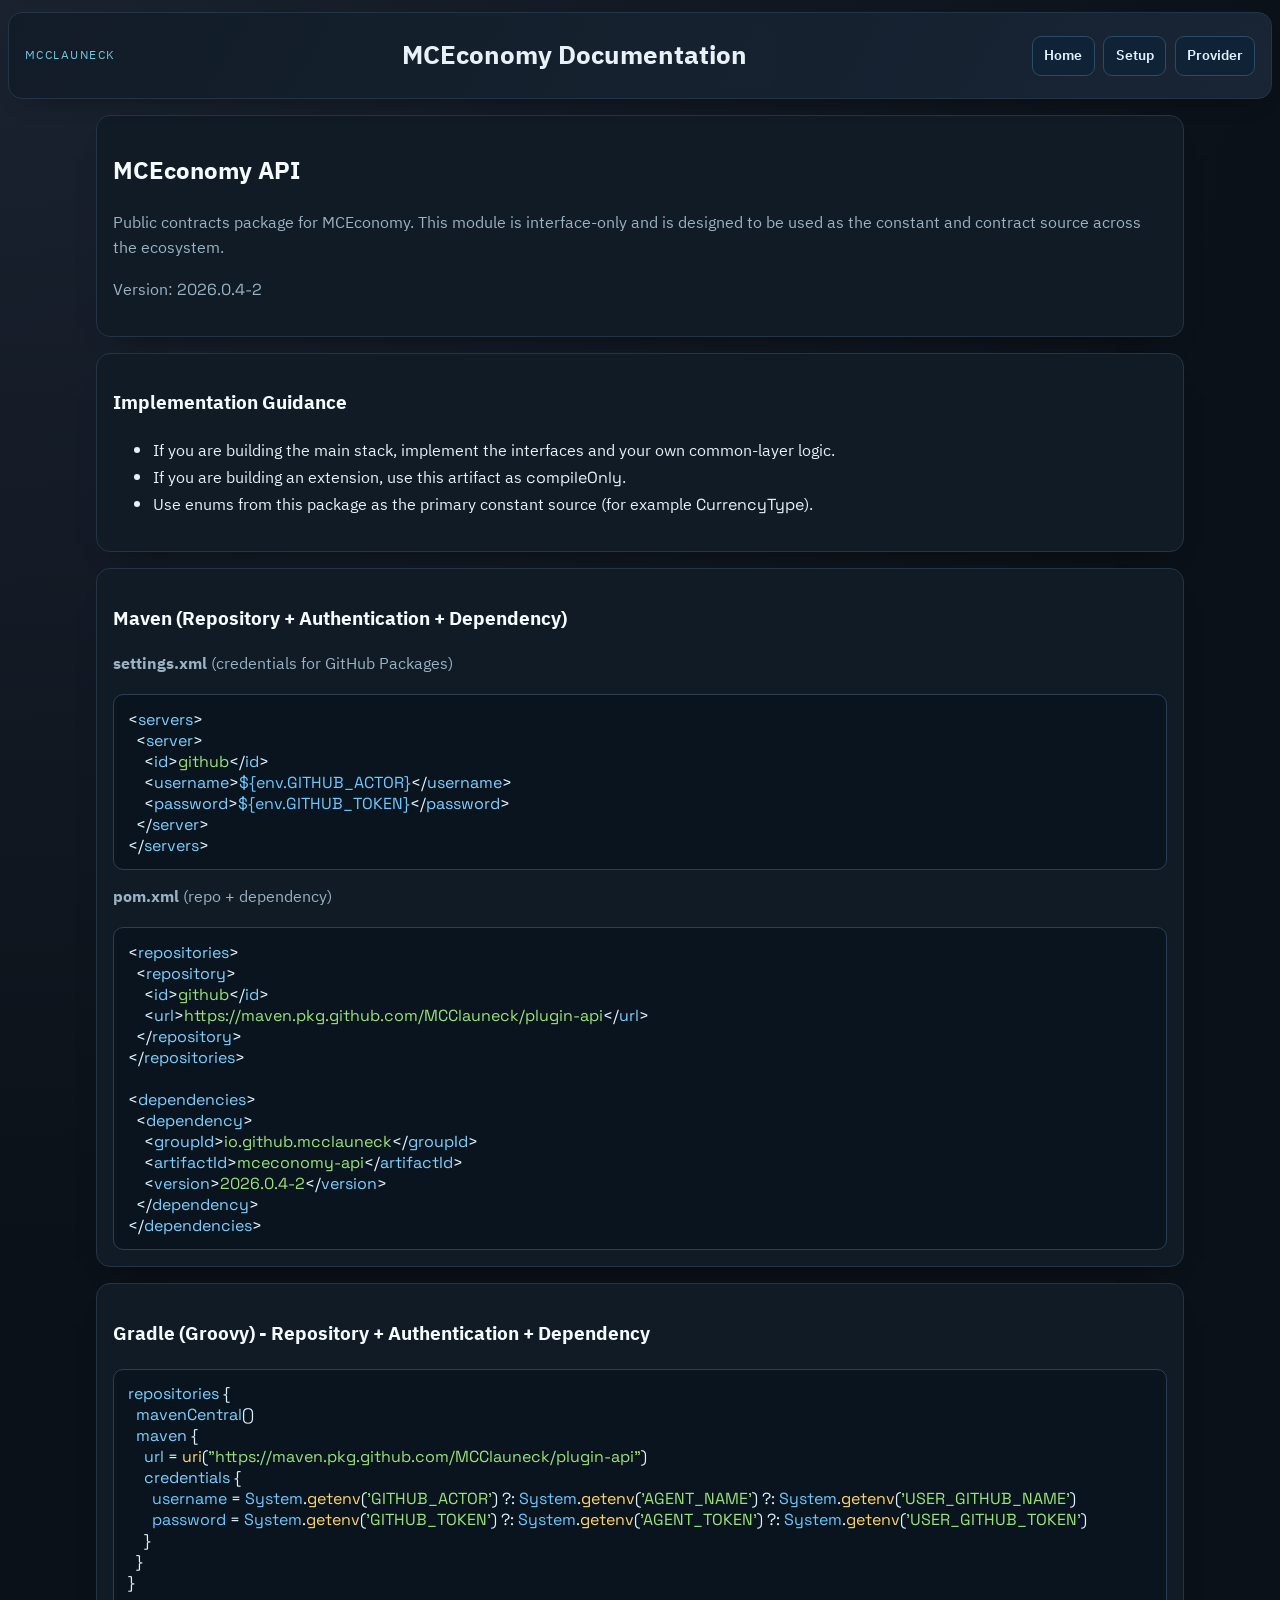
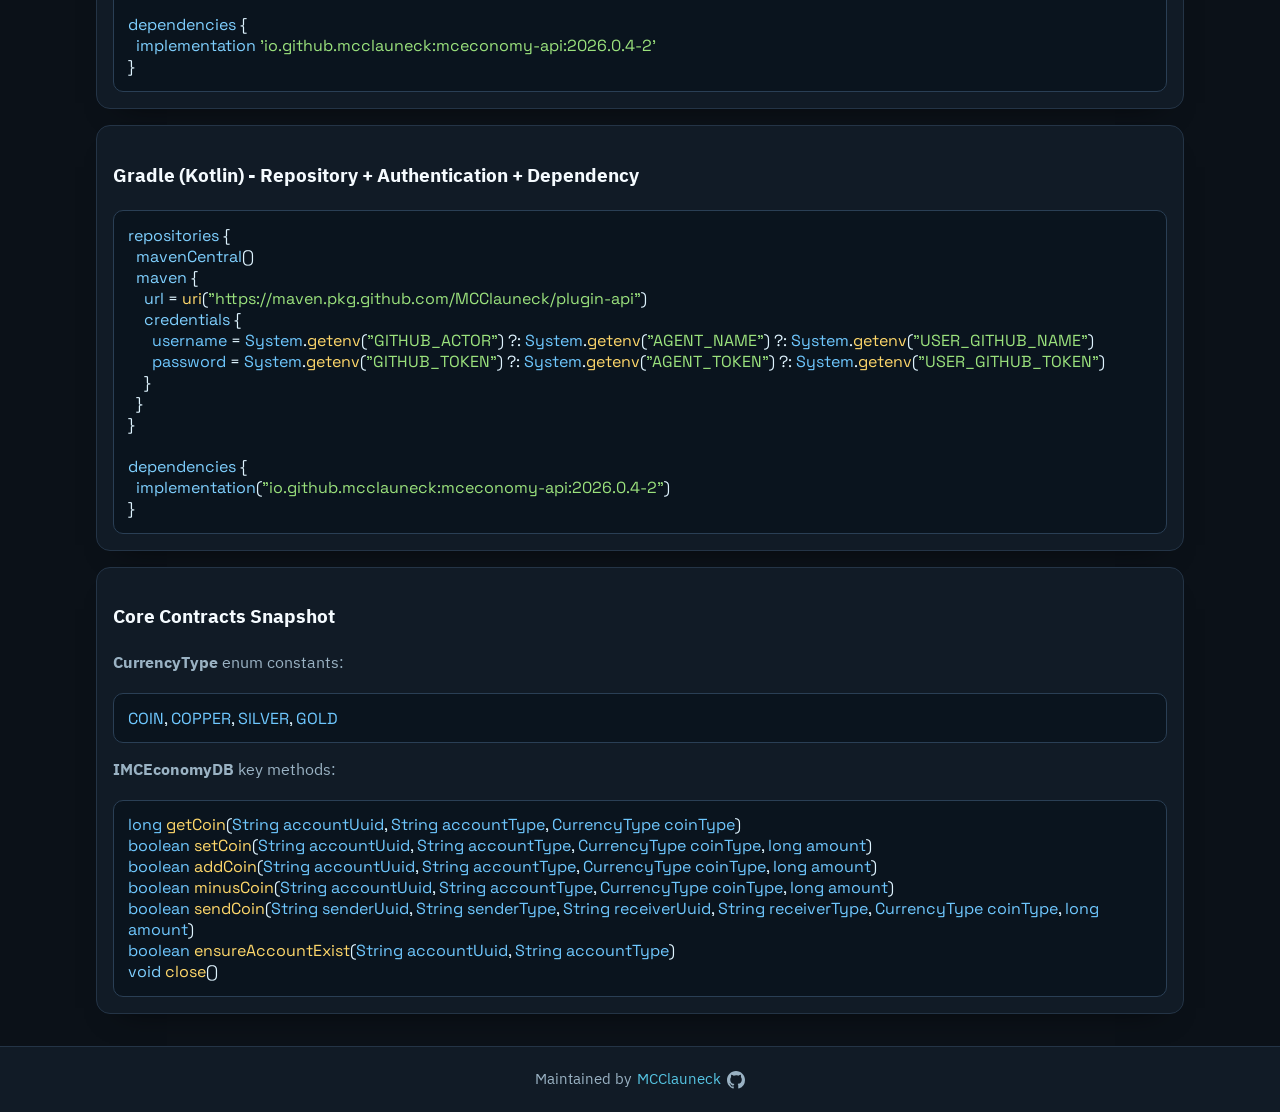
==== docs/api/index.html @ cd7c93a6 "docs: add api and papermc docs pages" ====
<!DOCTYPE html>
<html lang="en">
<head>
  <meta charset="UTF-8" />
  <meta name="viewport" content="width=device-width, initial-scale=1.0" />
  <title>MCEconomy API Docs</title>
  <link rel="stylesheet" href="../css/shared/main.css" />
  <link rel="stylesheet" href="../css/partial/header.css" />
  <link rel="stylesheet" href="../css/partial/footer.css" />
</head>
<body>
  <div id="site-header"></div>

  <main>
    <section class="card">
      <h2>MCEconomy API</h2>
      <p>
        Public contracts package for MCEconomy. This module is interface-only and
        is designed to be used as the constant and contract source across the
        ecosystem.
      </p>
      <p>Version: <code>2026.0.4-2</code></p>
    </section>

    <section class="card">
      <h3>Implementation Guidance</h3>
      <ul>
        <li>If you are building the main stack, implement the interfaces and your own common-layer logic.</li>
        <li>If you are building an extension, use this artifact as <code>compileOnly</code>.</li>
        <li>Use enums from this package as the primary constant source (for example <code>CurrencyType</code>).</li>
      </ul>
    </section>

    <section class="card">
      <h3>Maven (Repository + Authentication + Dependency)</h3>
      <p><strong>settings.xml</strong> (credentials for GitHub Packages)</p>
      <pre><code>&lt;servers&gt;
  &lt;server&gt;
    &lt;id&gt;github&lt;/id&gt;
    &lt;username&gt;${env.GITHUB_ACTOR}&lt;/username&gt;
    &lt;password&gt;${env.GITHUB_TOKEN}&lt;/password&gt;
  &lt;/server&gt;
&lt;/servers&gt;</code></pre>

      <p><strong>pom.xml</strong> (repo + dependency)</p>
      <pre><code>&lt;repositories&gt;
  &lt;repository&gt;
    &lt;id&gt;github&lt;/id&gt;
    &lt;url&gt;https://maven.pkg.github.com/MCClauneck/plugin-api&lt;/url&gt;
  &lt;/repository&gt;
&lt;/repositories&gt;

&lt;dependencies&gt;
  &lt;dependency&gt;
    &lt;groupId&gt;io.github.mcclauneck&lt;/groupId&gt;
    &lt;artifactId&gt;mceconomy-api&lt;/artifactId&gt;
    &lt;version&gt;2026.0.4-2&lt;/version&gt;
  &lt;/dependency&gt;
&lt;/dependencies&gt;</code></pre>
    </section>

    <section class="card">
      <h3>Gradle (Groovy) - Repository + Authentication + Dependency</h3>
      <pre><code>repositories {
  mavenCentral()
  maven {
    url = uri("https://maven.pkg.github.com/MCClauneck/plugin-api")
    credentials {
      username = System.getenv('GITHUB_ACTOR') ?: System.getenv('AGENT_NAME') ?: System.getenv('USER_GITHUB_NAME')
      password = System.getenv('GITHUB_TOKEN') ?: System.getenv('AGENT_TOKEN') ?: System.getenv('USER_GITHUB_TOKEN')
    }
  }
}

dependencies {
  implementation 'io.github.mcclauneck:mceconomy-api:2026.0.4-2'
}</code></pre>
    </section>

    <section class="card">
      <h3>Gradle (Kotlin) - Repository + Authentication + Dependency</h3>
      <pre><code>repositories {
  mavenCentral()
  maven {
    url = uri("https://maven.pkg.github.com/MCClauneck/plugin-api")
    credentials {
      username = System.getenv("GITHUB_ACTOR") ?: System.getenv("AGENT_NAME") ?: System.getenv("USER_GITHUB_NAME")
      password = System.getenv("GITHUB_TOKEN") ?: System.getenv("AGENT_TOKEN") ?: System.getenv("USER_GITHUB_TOKEN")
    }
  }
}

dependencies {
  implementation("io.github.mcclauneck:mceconomy-api:2026.0.4-2")
}</code></pre>
    </section>

    <section class="card">
      <h3>Core Contracts Snapshot</h3>
      <p><strong>CurrencyType</strong> enum constants:</p>
      <pre><code>COIN, COPPER, SILVER, GOLD</code></pre>

      <p><strong>IMCEconomyDB</strong> key methods:</p>
      <pre><code>long getCoin(String accountUuid, String accountType, CurrencyType coinType)
boolean setCoin(String accountUuid, String accountType, CurrencyType coinType, long amount)
boolean addCoin(String accountUuid, String accountType, CurrencyType coinType, long amount)
boolean minusCoin(String accountUuid, String accountType, CurrencyType coinType, long amount)
boolean sendCoin(String senderUuid, String senderType, String receiverUuid, String receiverType, CurrencyType coinType, long amount)
boolean ensureAccountExist(String accountUuid, String accountType)
void close()</code></pre>
    </section>
  </main>

  <div id="site-footer"></div>

  <script>
    const loadPartial = async (id, path) => {
      const host = document.getElementById(id);
      if (!host) return;
      const res = await fetch(path);
      host.innerHTML = await res.text();
    };

    loadPartial("site-header", "../partial/header.html");
    loadPartial("site-footer", "../partial/footer.html");
  </script>
  <script src="../js/highlight.js"></script>
</body>
</html>
---- docs/css/shared/main.css ----
@import url("https://fonts.googleapis.com/css2?family=Space+Grotesk:wght@400;600;700&family=IBM+Plex+Sans+Thai:wght@400;600&display=swap");

:root {
  --bg: #0b1118;
  --surface: #111b26;
  --surface-soft: #162231;
  --text: #e8f1f7;
  --muted: #9ab2c3;
  --line: #243446;
  --primary: #32b1d6;
  --accent: #ff9f5a;
}

* {
  box-sizing: border-box;
}

* {
  scrollbar-width: thin;
  scrollbar-color: #3a5874 #0f1a26;
}

body {
  margin: 0;
  font-family: "IBM Plex Sans Thai", "Space Grotesk", sans-serif;
  background: radial-gradient(circle at 0% 0%, #1a2230 0, #0b1118 42%, #0b1118 100%);
  color: var(--text);
  min-height: 100vh;
  display: flex;
  flex-direction: column;
}

main {
  max-width: 1120px;
  margin: 0 auto;
  padding: 1rem;
  width: 100%;
  flex: 1;
}

.card {
  background: var(--surface);
  border: 1px solid var(--line);
  border-radius: 14px;
  padding: 1rem;
  margin-bottom: 1rem;
  box-shadow: 0 18px 30px -24px rgba(0, 0, 0, 0.7);
}

.grid {
  display: grid;
  grid-template-columns: repeat(auto-fit, minmax(220px, 1fr));
  gap: 0.8rem;
}

a.button {
  display: inline-block;
  padding: 0.65rem 0.9rem;
  border-radius: 10px;
  text-decoration: none;
  font-weight: 600;
  color: #041017;
  background: linear-gradient(120deg, var(--primary), #56c4e2);
}

a.button.alt {
  color: #251102;
  background: linear-gradient(120deg, var(--accent), #ffbf82);
}

pre {
  margin: 0;
  padding: 0.85rem;
  overflow-y: auto;
  overflow-x: hidden;
  max-width: 100%;
  border-radius: 10px;
  border: 1px solid #2a3f55;
  background: #0a141e;
  color: #dff4ff;
}

code {
  display: inline;
  min-width: 0;
  white-space: pre-wrap;
  overflow-wrap: anywhere;
  font-family: "Space Grotesk", monospace;
}

pre code {
  display: block;
}

/* simple syntax colors */
.token-keyword { color: #7fd0ff; }
.token-type { color: #f7c46c; }
.token-string { color: #9be27d; }
.token-number { color: #ff9f5a; }
.token-comment { color: #7b8ca3; font-style: italic; }
.token-variable { color: #6fc8ff; }
.token-function { color: #ffd86b; }

pre::-webkit-scrollbar,
code::-webkit-scrollbar,
body::-webkit-scrollbar {
  height: 10px;
  width: 10px;
}

pre::-webkit-scrollbar-track,
code::-webkit-scrollbar-track,
body::-webkit-scrollbar-track {
  background: #0f1a26;
}

pre::-webkit-scrollbar-thumb,
code::-webkit-scrollbar-thumb,
body::-webkit-scrollbar-thumb {
  background: linear-gradient(180deg, #3d9fbe, #2f6f9f);
  border-radius: 999px;
  border: 2px solid #0f1a26;
}

h2,
h3,
h4 {
  color: #f5fbff;
}

.nav-row {
  display: flex;
  flex-wrap: wrap;
  gap: 0.6rem;
  margin: 0.9rem 0 1rem;
}

p {
  line-height: 1.55;
  color: var(--muted);
}
---- docs/css/partial/header.css ----
.site-header-shell {
  position: sticky;
  top: 0.75rem;
  z-index: 40;
  width: min(1400px, calc(100% - 1rem));
  margin: 0.75rem auto 0;
  border: 1px solid #243446;
  border-radius: 14px;
  background: linear-gradient(120deg, rgba(18, 28, 40, 0.96), rgba(26, 38, 54, 0.96));
  backdrop-filter: blur(6px);
  box-shadow: 0 14px 28px -22px rgba(0, 0, 0, 0.7);
}

.site-header-inner {
  display: grid;
  grid-template-columns: auto 1fr auto;
  align-items: center;
  gap: 1rem;
  padding: 1rem 1rem 0.95rem;
}

.site-brand {
  justify-self: start;
}

.site-title-wrap {
  text-align: center;
  justify-self: center;
}

.site-kicker {
  margin: 0;
  font-size: 0.78rem;
  letter-spacing: 0.12em;
  text-transform: uppercase;
  color: #72c8e0;
}

.site-kicker a {
  color: inherit;
  text-decoration: none;
}

.site-kicker a:hover {
  text-decoration: underline;
}

.site-title {
  margin: 0.35rem 0;
  font-size: clamp(1.4rem, 2vw, 2rem);
  color: #e8f1f7;
}

.site-nav {
  display: flex;
  gap: 0.55rem;
  flex-wrap: wrap;
  justify-content: flex-end;
}

.site-nav a {
  text-decoration: none;
  font-weight: 600;
  font-size: 0.86rem;
  padding: 0.5rem 0.7rem;
  border-radius: 9px;
  border: 1px solid #2c4b64;
  color: #def2ff;
  background: #102336;
}

.site-nav a:hover {
  border-color: #56c4e2;
  background: #173445;
}

@media (max-width: 900px) {
  .site-header-shell {
    top: 0.5rem;
    width: calc(100% - 0.75rem);
    margin-top: 0.5rem;
  }

  .site-header-inner {
    grid-template-columns: 1fr;
    justify-items: flex-start;
  }

  .site-nav {
    width: 100%;
    justify-content: flex-start;
  }
}
---- docs/css/partial/footer.css ----
.site-footer-shell {
  border-top: 1px solid #243446;
  margin-top: auto;
  background: #111b26;
}

.site-footer-inner {
  max-width: 1120px;
  margin: 0 auto;
  padding: 1rem;
  color: #9ab2c3;
  font-size: 0.95rem;
  text-align: center;
}

.site-footer-inner p {
  margin: 0.3rem 0;
}

.footer-maintainer {
  display: inline-flex;
  align-items: center;
  gap: 0.35rem;
}

.footer-gh-icon svg {
  display: block;
}

.site-footer-inner a {
  color: #56c4e2;
  text-decoration: none;
}

.site-footer-inner a:hover {
  text-decoration: underline;
}
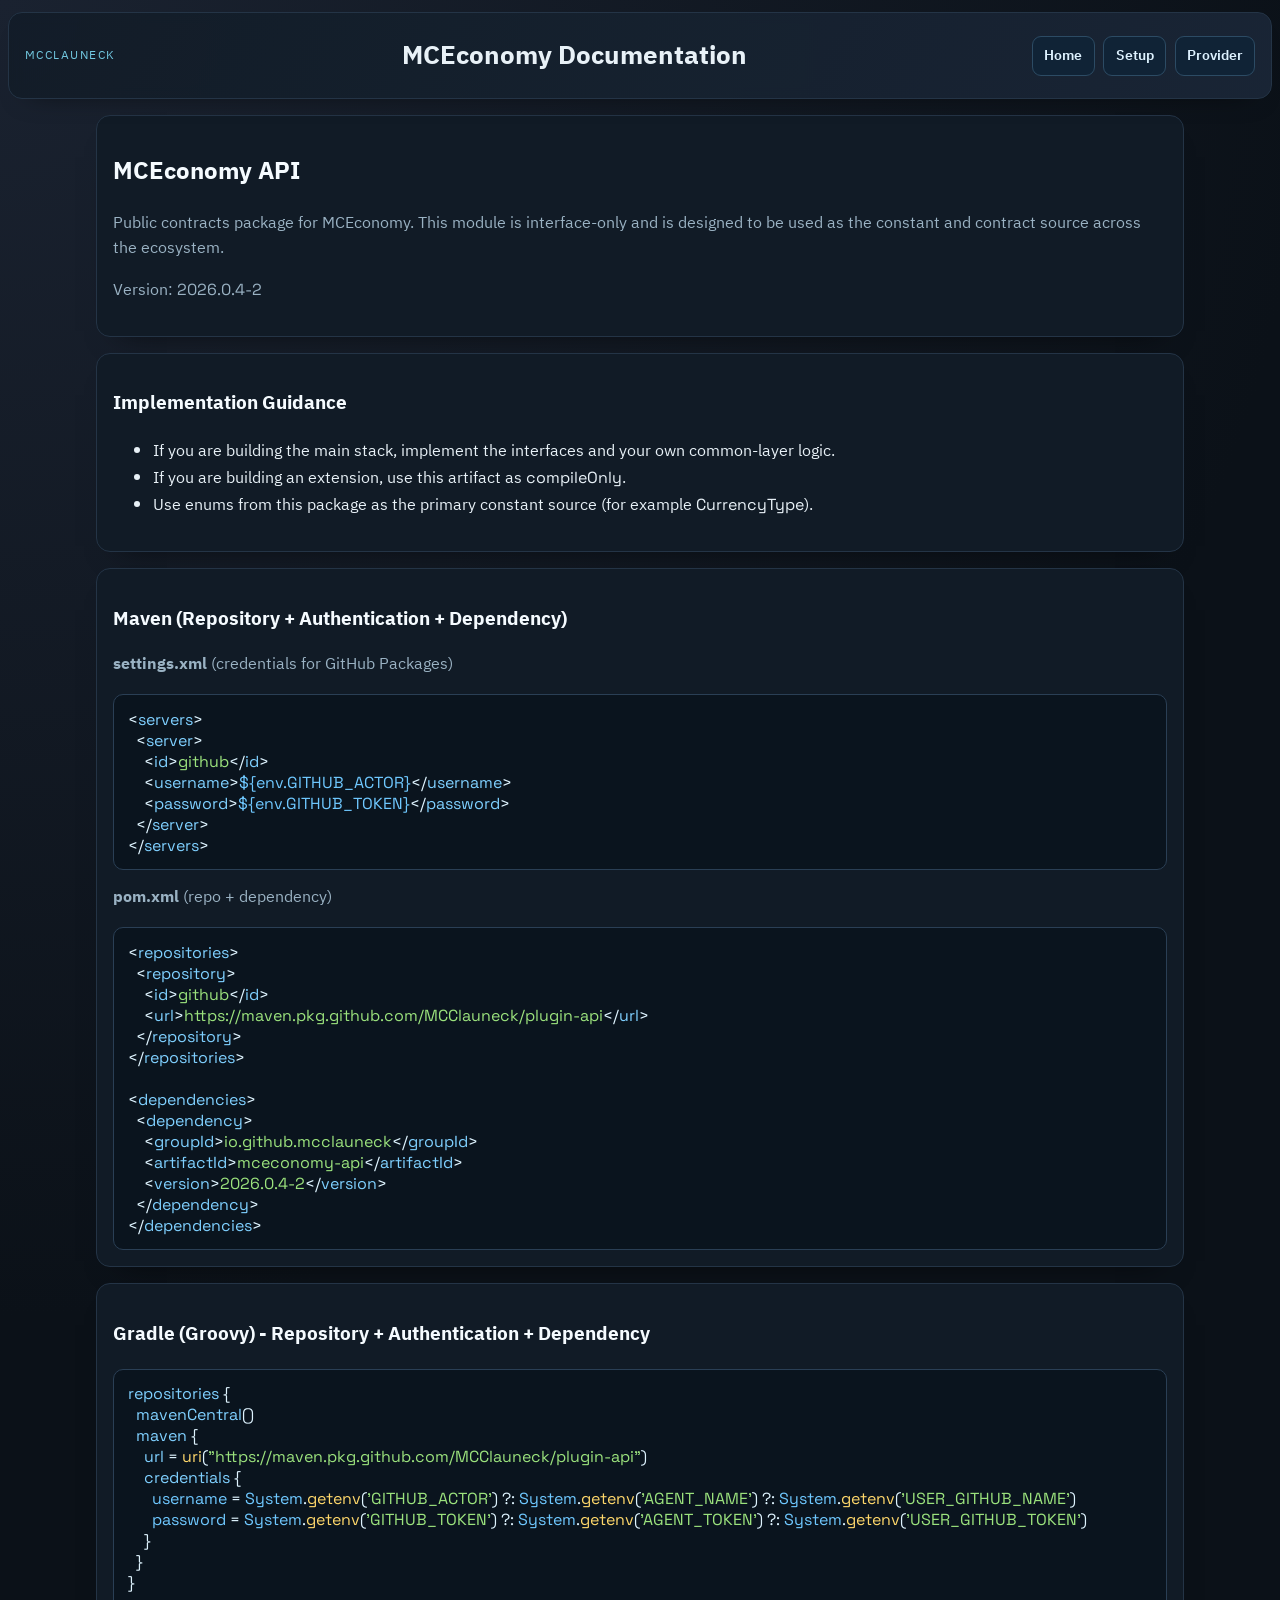
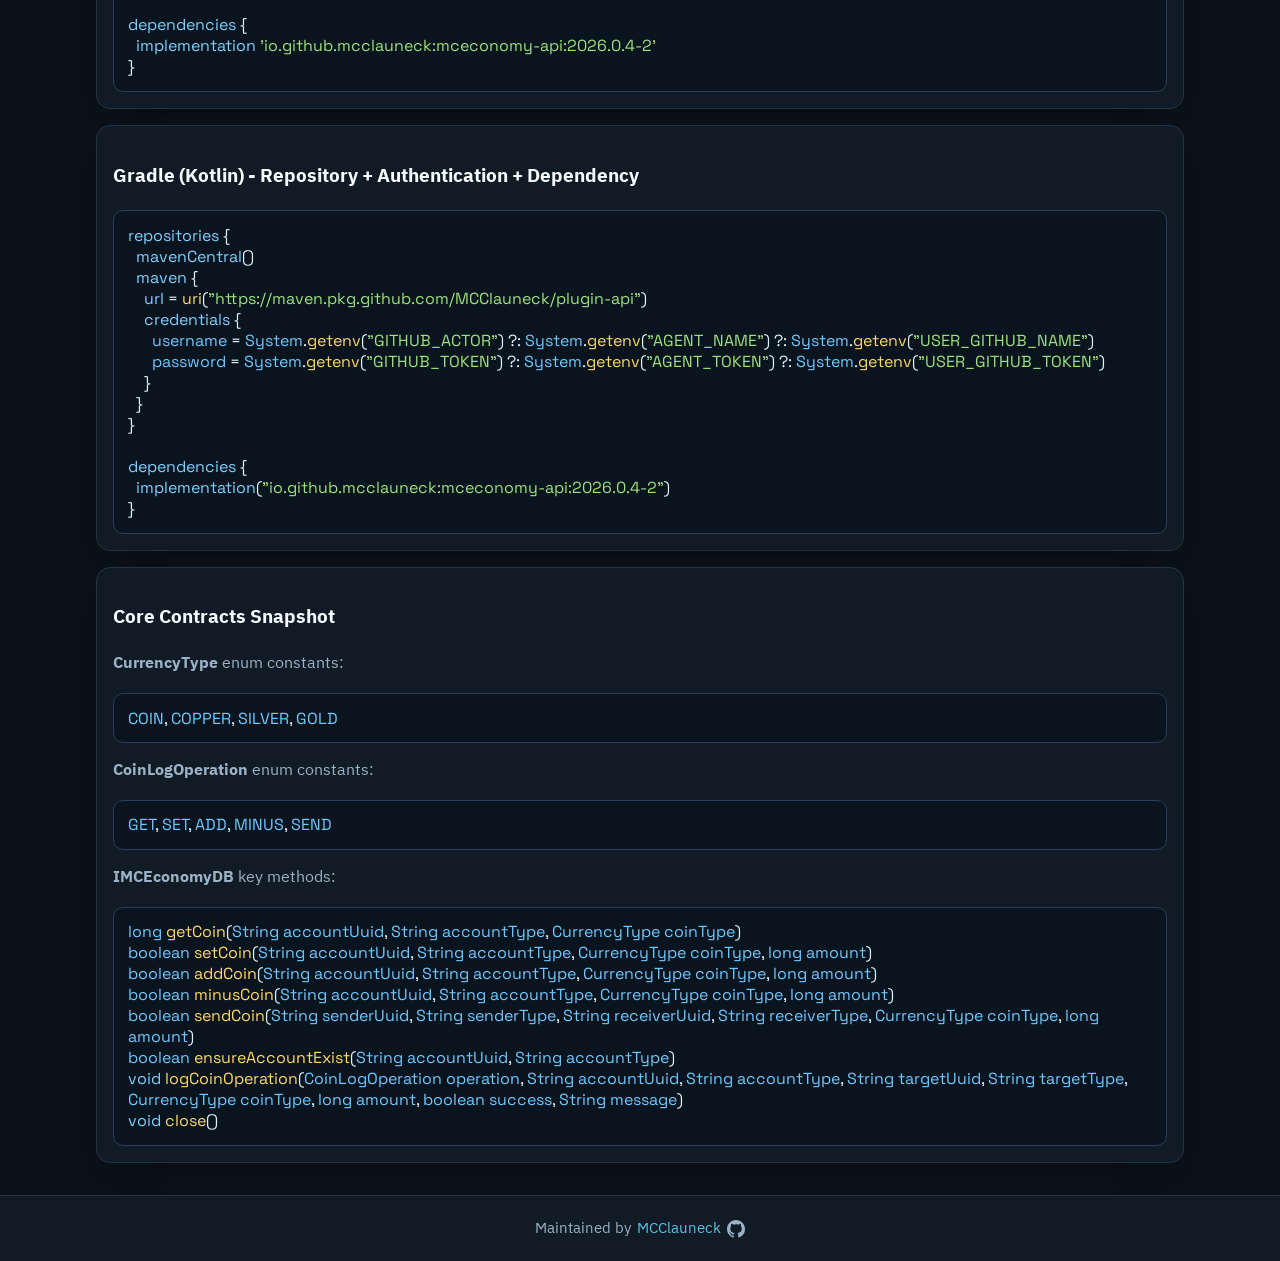
==== commit 9f33eecb: "docs: document operation log contracts and storage behavior - Added CoinLogOperation and logCoinOper" ====
--- a/docs/api/index.html
+++ b/docs/api/index.html
@@ -100,6 +100,9 @@
       <p><strong>CurrencyType</strong> enum constants:</p>
       <pre><code>COIN, COPPER, SILVER, GOLD</code></pre>
 
+      <p><strong>CoinLogOperation</strong> enum constants:</p>
+      <pre><code>GET, SET, ADD, MINUS, SEND</code></pre>
+
       <p><strong>IMCEconomyDB</strong> key methods:</p>
       <pre><code>long getCoin(String accountUuid, String accountType, CurrencyType coinType)
 boolean setCoin(String accountUuid, String accountType, CurrencyType coinType, long amount)
@@ -107,6 +110,7 @@
 boolean minusCoin(String accountUuid, String accountType, CurrencyType coinType, long amount)
 boolean sendCoin(String senderUuid, String senderType, String receiverUuid, String receiverType, CurrencyType coinType, long amount)
 boolean ensureAccountExist(String accountUuid, String accountType)
+void logCoinOperation(CoinLogOperation operation, String accountUuid, String accountType, String targetUuid, String targetType, CurrencyType coinType, long amount, boolean success, String message)
 void close()</code></pre>
     </section>
   </main>
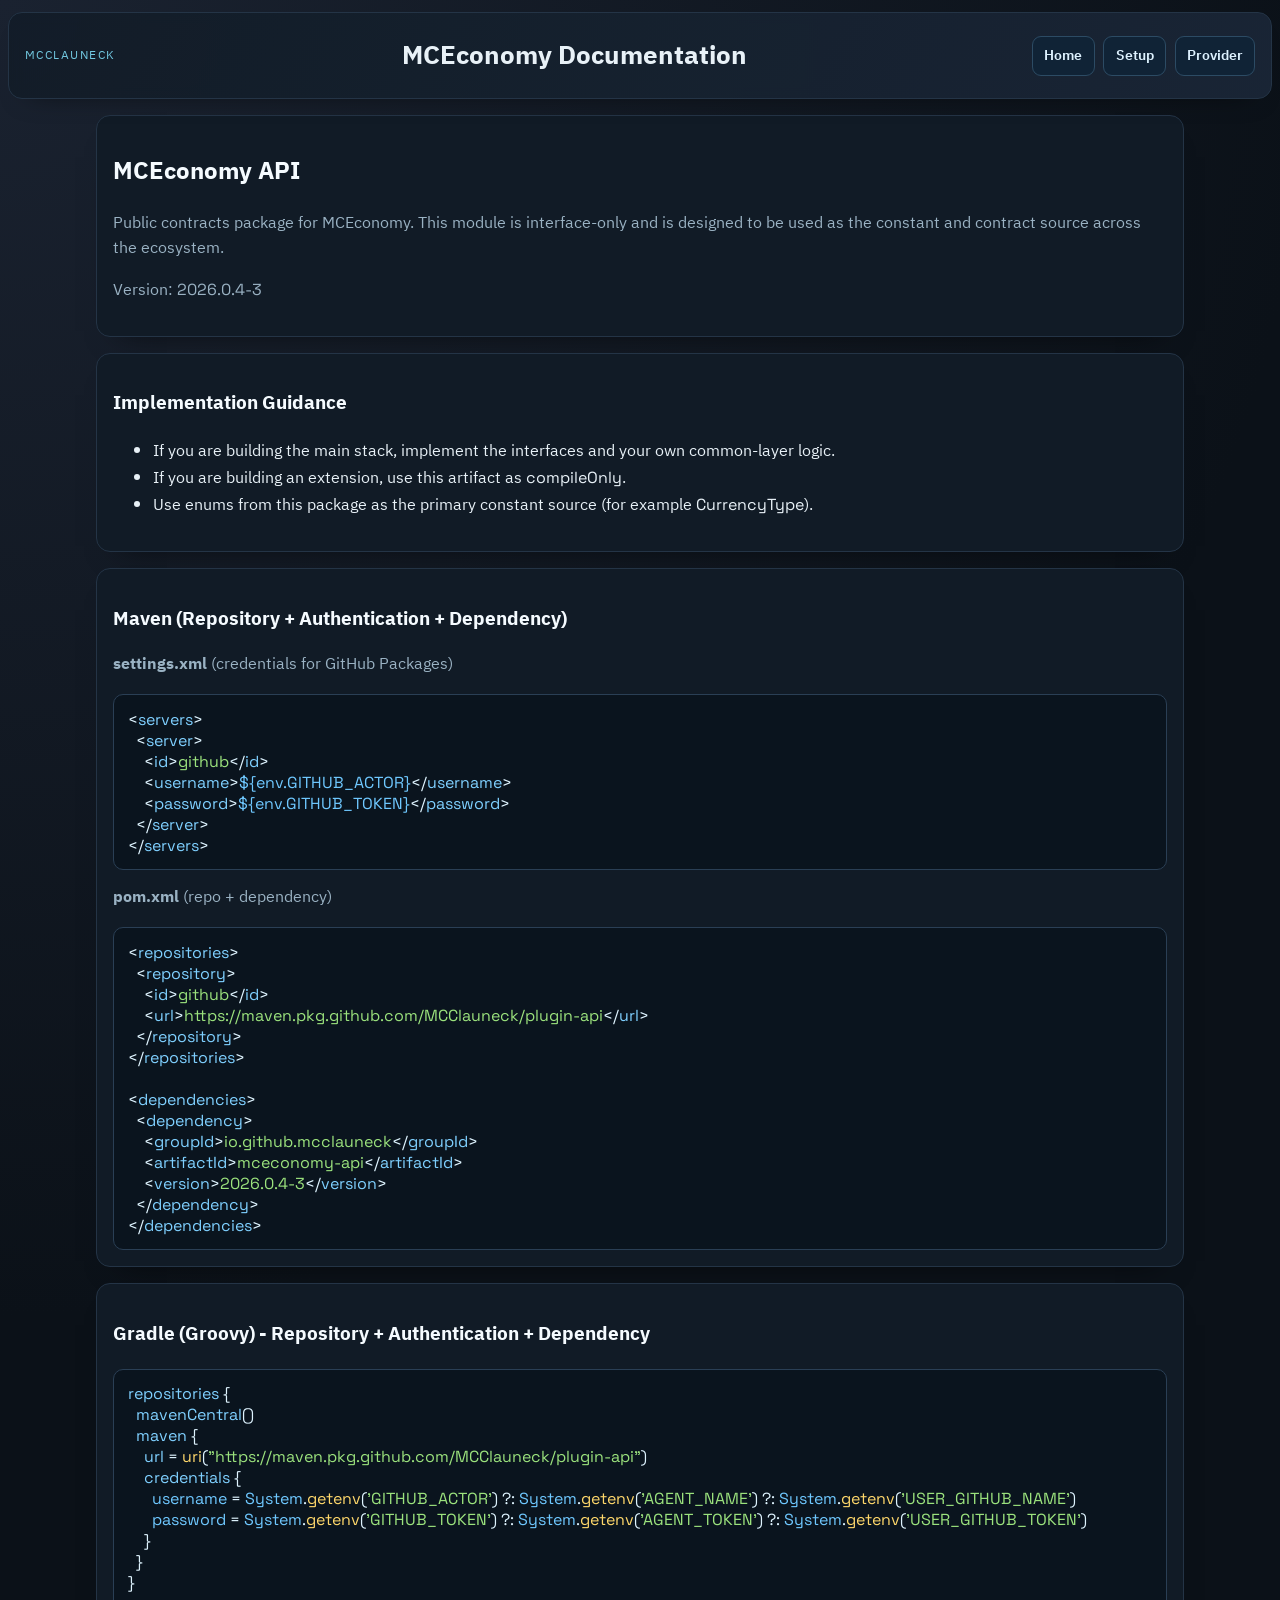
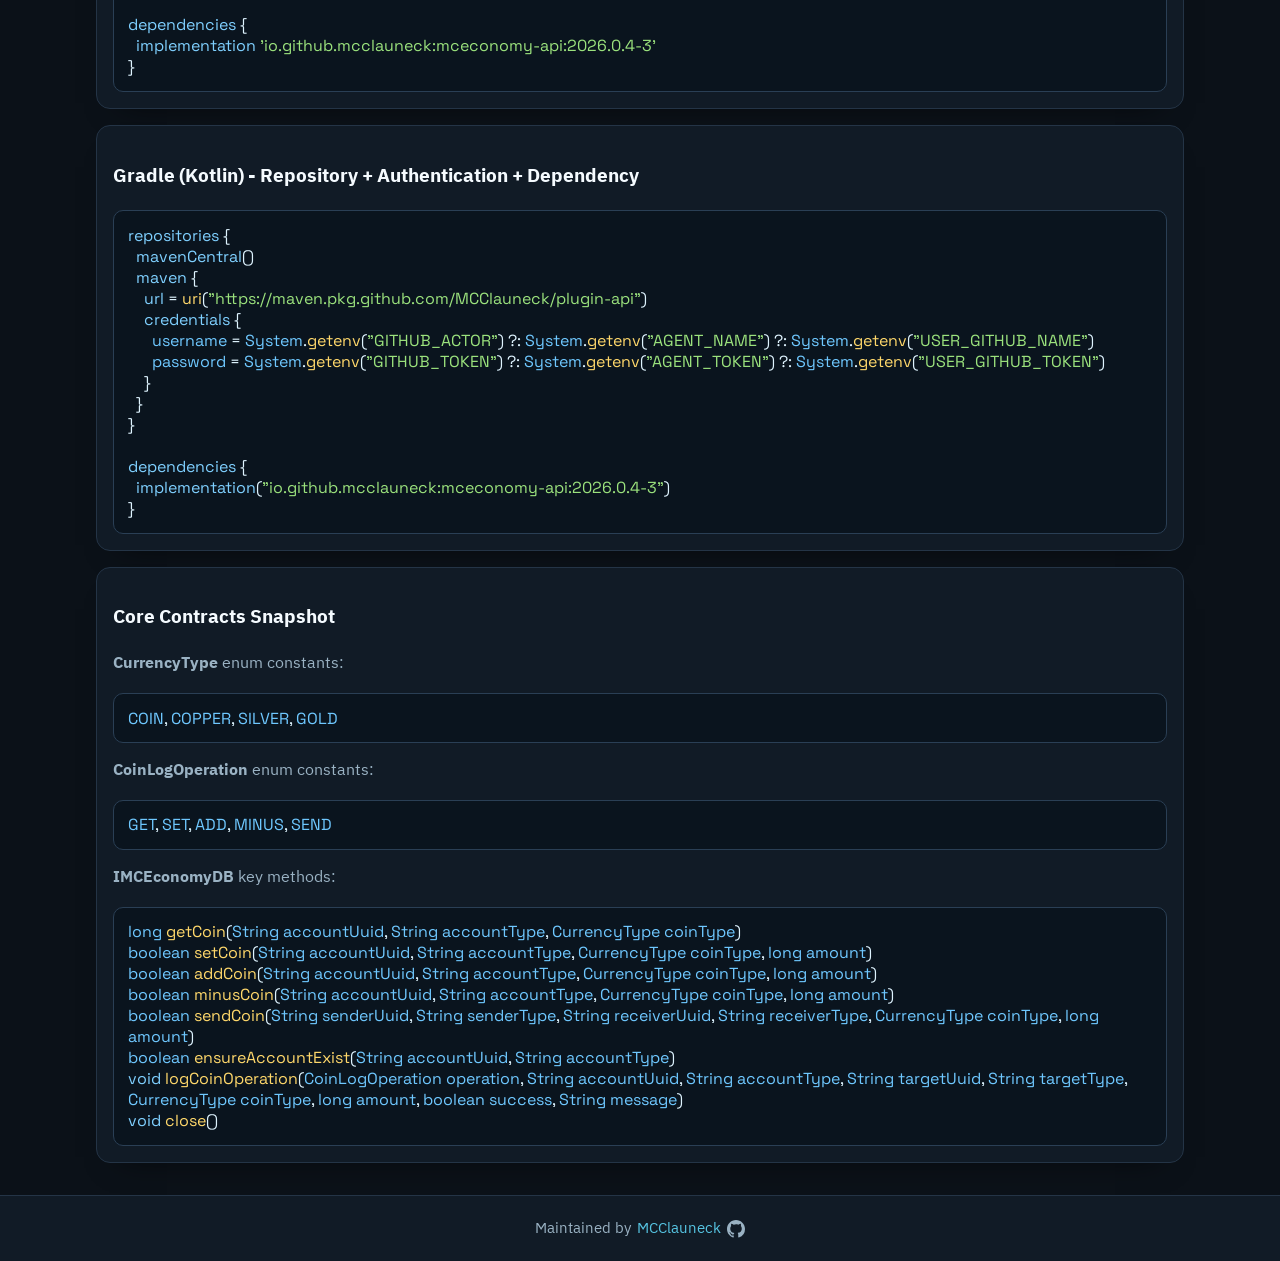
==== commit 24685b29: "docs: align published artifact versions across API, Common, and PaperMC pages - Updated API docs ref" ====
--- a/docs/api/index.html
+++ b/docs/api/index.html
@@ -19,7 +19,7 @@
         is designed to be used as the constant and contract source across the
         ecosystem.
       </p>
-      <p>Version: <code>2026.0.4-2</code></p>
+      <p>Version: <code>2026.0.4-3</code></p>
     </section>
 
     <section class="card">
@@ -54,7 +54,7 @@
   &lt;dependency&gt;
     &lt;groupId&gt;io.github.mcclauneck&lt;/groupId&gt;
     &lt;artifactId&gt;mceconomy-api&lt;/artifactId&gt;
-    &lt;version&gt;2026.0.4-2&lt;/version&gt;
+    &lt;version&gt;2026.0.4-3&lt;/version&gt;
   &lt;/dependency&gt;
 &lt;/dependencies&gt;</code></pre>
     </section>
@@ -73,7 +73,7 @@
 }
 
 dependencies {
-  implementation 'io.github.mcclauneck:mceconomy-api:2026.0.4-2'
+  implementation 'io.github.mcclauneck:mceconomy-api:2026.0.4-3'
 }</code></pre>
     </section>
 
@@ -91,7 +91,7 @@
 }
 
 dependencies {
-  implementation("io.github.mcclauneck:mceconomy-api:2026.0.4-2")
+  implementation("io.github.mcclauneck:mceconomy-api:2026.0.4-3")
 }</code></pre>
     </section>
 
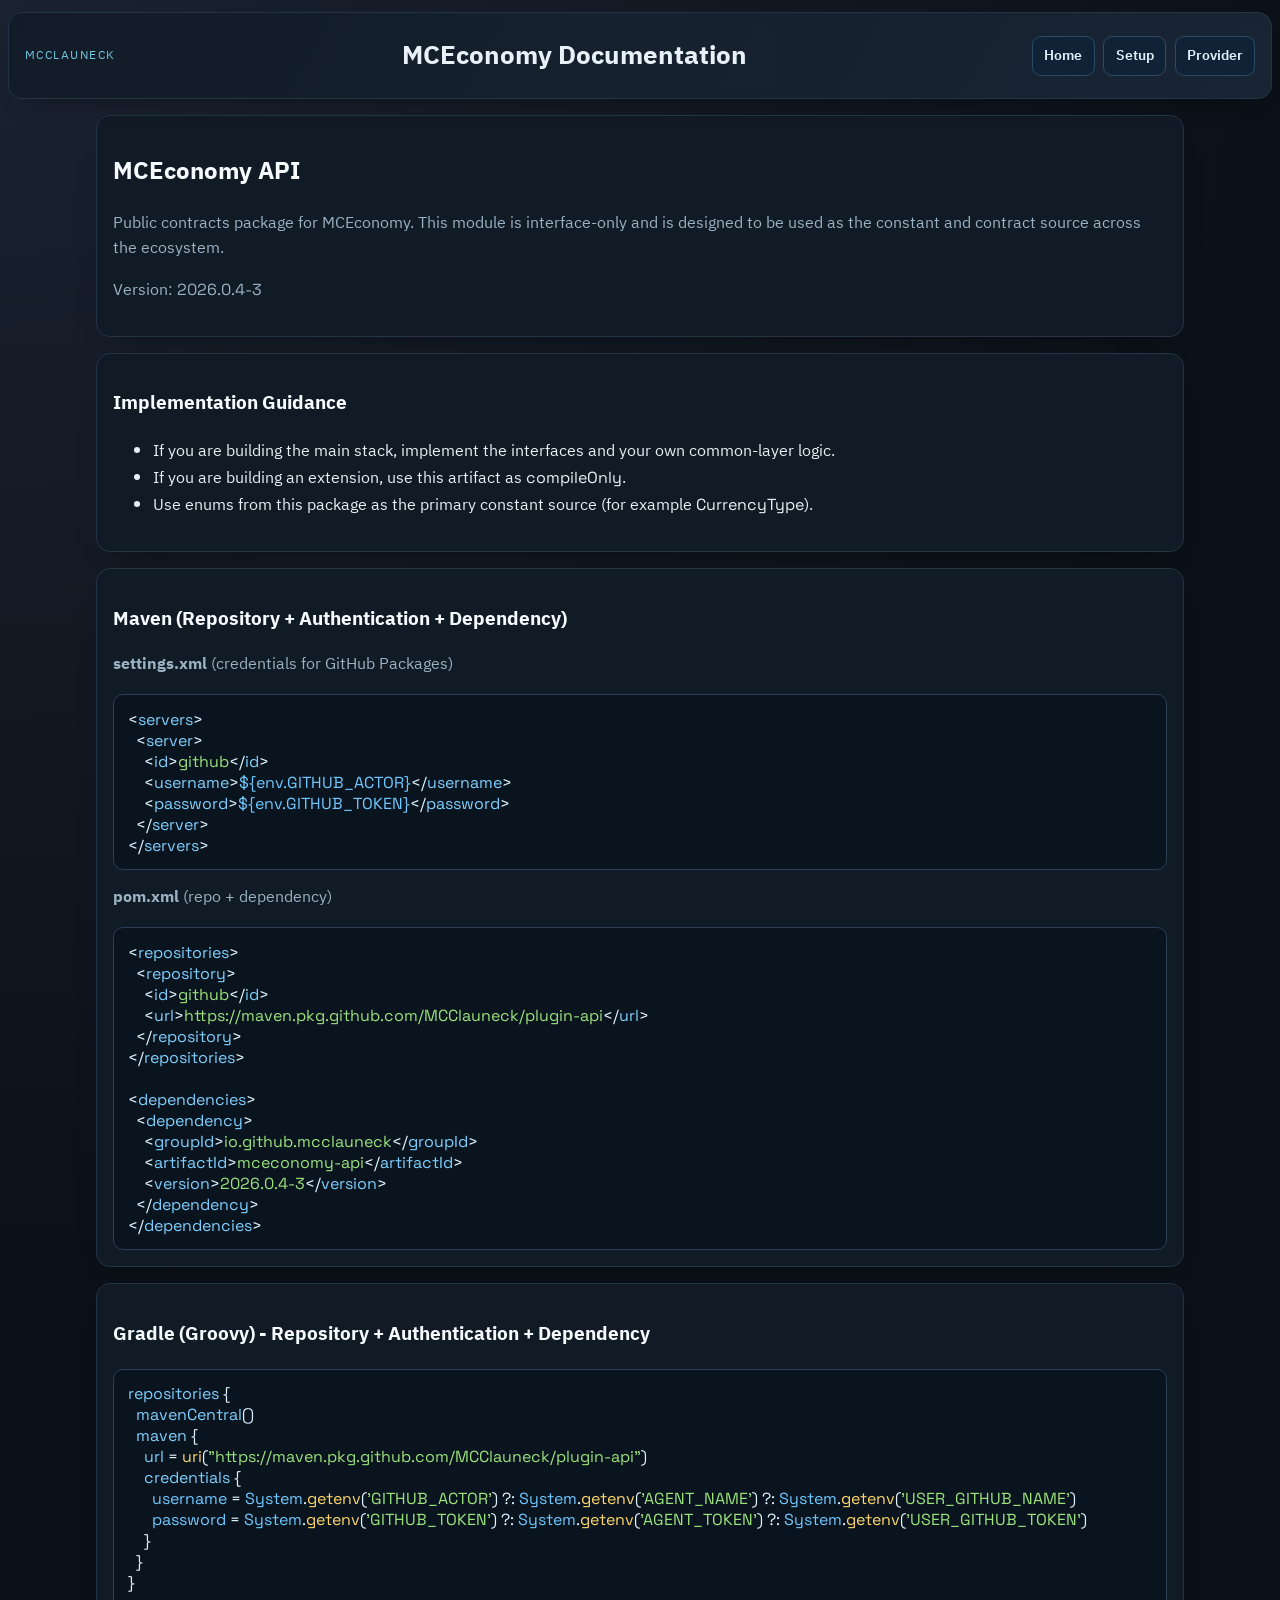
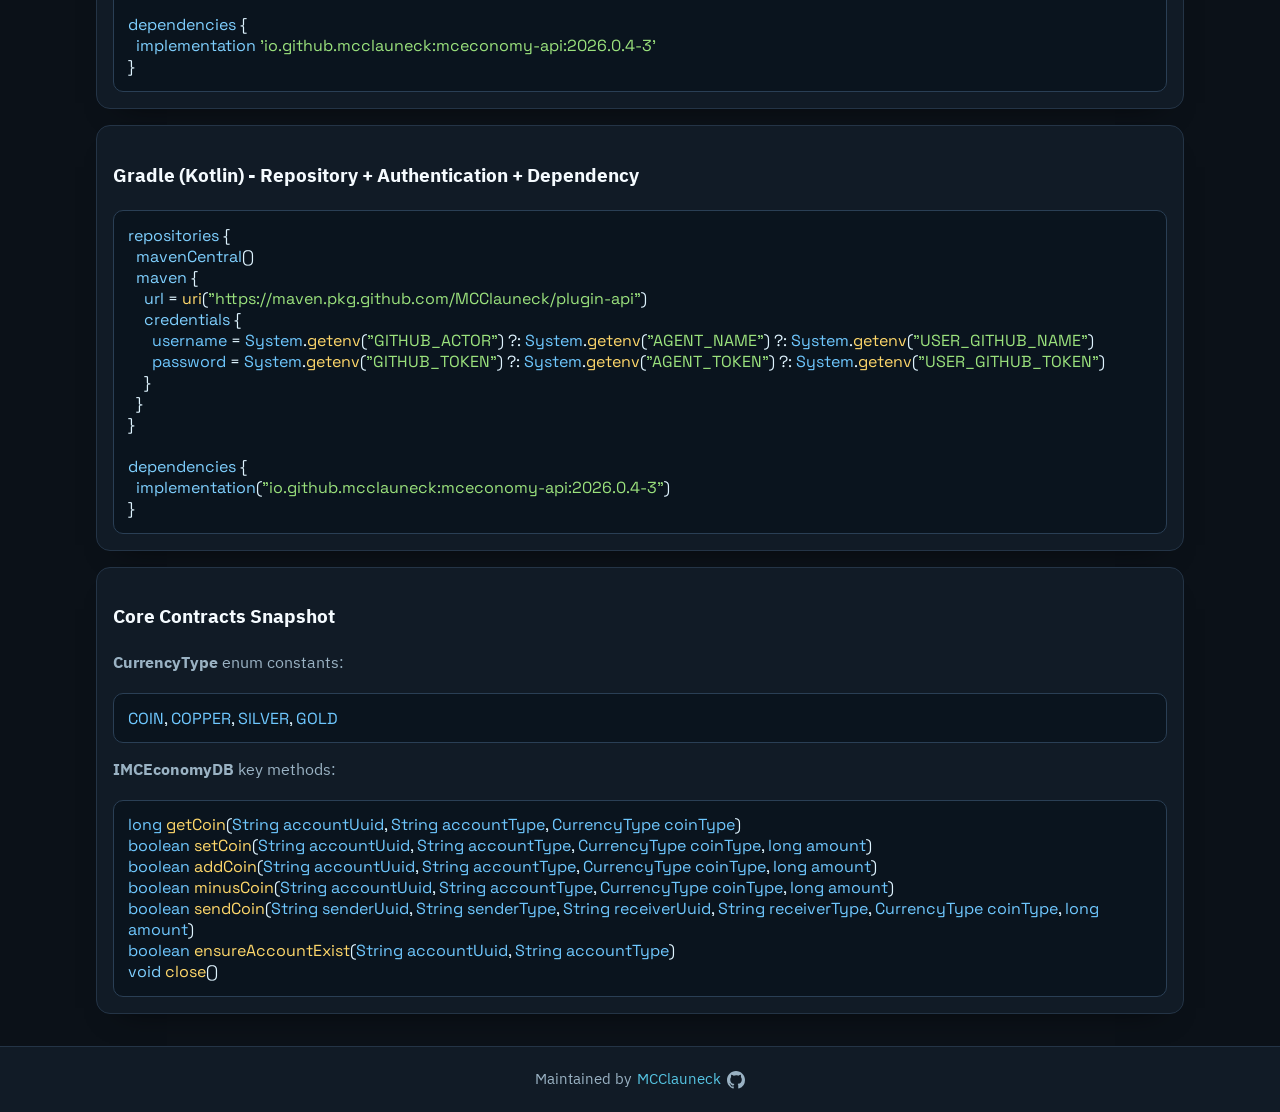
==== commit 139d7e71: "refactor: remove CoinLogOperation references from API docs - Removed CoinLogOperation enum constants" ====
--- a/docs/api/index.html
+++ b/docs/api/index.html
@@ -100,8 +100,6 @@
       <p><strong>CurrencyType</strong> enum constants:</p>
       <pre><code>COIN, COPPER, SILVER, GOLD</code></pre>
 
-      <p><strong>CoinLogOperation</strong> enum constants:</p>
-      <pre><code>GET, SET, ADD, MINUS, SEND</code></pre>
 
       <p><strong>IMCEconomyDB</strong> key methods:</p>
       <pre><code>long getCoin(String accountUuid, String accountType, CurrencyType coinType)
@@ -110,7 +108,6 @@
 boolean minusCoin(String accountUuid, String accountType, CurrencyType coinType, long amount)
 boolean sendCoin(String senderUuid, String senderType, String receiverUuid, String receiverType, CurrencyType coinType, long amount)
 boolean ensureAccountExist(String accountUuid, String accountType)
-void logCoinOperation(CoinLogOperation operation, String accountUuid, String accountType, String targetUuid, String targetType, CurrencyType coinType, long amount, boolean success, String message)
 void close()</code></pre>
     </section>
   </main>
